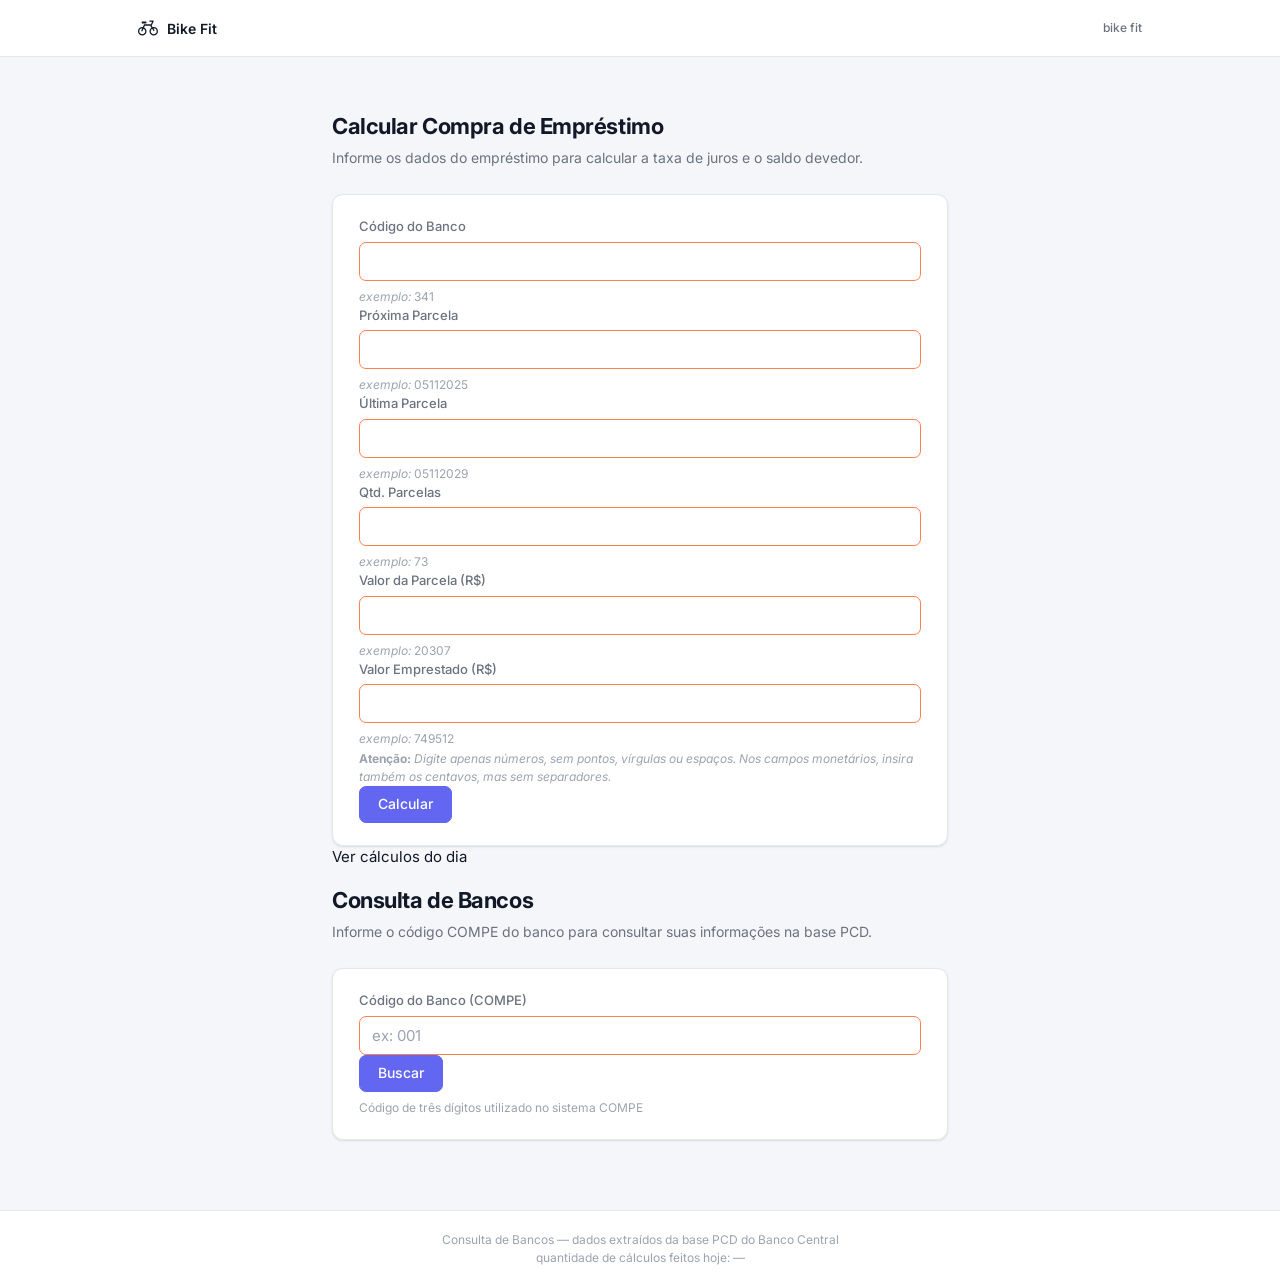
==== src/main/resources/static/pcd/index.html @ 2af12be9 "first commit" ====
<!DOCTYPE html>
<html lang="pt-BR">

<head>
  <meta charset="UTF-8" />
  <meta name="viewport" content="width=device-width, initial-scale=1.0" />

  <title>Consulta de Bancos PCD — Nograu</title>
  <meta name="description" content="Consulte informações de bancos pelo código COMPE: ISPB, razão social e data de atualização da base PCD." />
  <meta name="robots" content="index, follow" />
  <link rel="canonical" href="https://www.nograu.com.br/pcd" />

  <link rel="icon" type="image/svg+xml" href="../favicon.svg" />
  <link rel="icon" type="image/png" sizes="32x32" href="../img/favicon-32x32.png" />
  <link rel="icon" type="image/png" sizes="16x16" href="../img/favicon-16x16.png" />
  <link rel="apple-touch-icon" sizes="180x180" href="../img/apple-touch-icon.png" />
  <meta name="theme-color" content="#6366f1" />

  <link rel="preconnect" href="https://fonts.googleapis.com" />
  <link rel="preconnect" href="https://fonts.gstatic.com" crossorigin />
  <link rel="stylesheet" href="https://fonts.googleapis.com/css2?family=Inter:wght@400;500;600;700&display=swap" />
  <link rel="stylesheet" href="../theme.css" />
  <link rel="stylesheet" href="/pcd/pcd.css" />

  <script defer src="/pcd/pcd.js"></script>
</head>

<body class="page">

  <header class="site-header">
    <div class="header-inner">
      <a href="/" class="logo">
        <svg width="18" height="18" viewBox="0 0 122.88 93.12" fill="currentColor" xmlns="http://www.w3.org/2000/svg">
          <path fill-rule="evenodd" clip-rule="evenodd"
            d="M96.67,40.7c14.47,0,26.21,11.74,26.21,26.21c0,14.47-11.74,26.21-26.21,26.21c-14.47,0-26.21-11.74-26.21-26.21c0-9.33,4.88-17.53,12.23-22.17L74.56,32.2H42.32l-4.88,11.02c8.85,4.21,14.98,13.23,14.98,23.69c0,14.47-11.74,26.21-26.21,26.21S0,81.38,0,66.91C0,52.44,11.74,40.7,26.21,40.7c1.22,0,2.41,0.08,3.59,0.24l6.32-14.3c0.65-1.48,2.1-2.36,3.62-2.36v0h36.95c0.72,0,1.39,0.19,1.98,0.53l7.92-16.87H73.04c-2.19,0-3.96-1.78-3.96-3.96S70.85,0,73.04,0h19.76v0.02c0.56,0,1.13,0.12,1.67,0.37c1.98,0.92,2.83,3.27,1.9,5.25L83.94,32.15l6.1,9.4C92.16,40.99,94.38,40.7,96.67,40.7L96.67,40.7z M26.83,6.41h20.79h0v0c1.29,0,2.47,0.53,3.33,1.39c0.86,0.87,1.4,2.07,1.4,3.39h0v0v2.22l0,0h0c0,1.33-0.54,2.53-1.41,3.39c-0.85,0.85-2.03,1.39-3.33,1.39v0h0H26.83h0v0c-1.29,0-2.47-0.53-3.33-1.39c-0.87-0.87-1.41-2.07-1.41-3.39h0v0V11.2l0,0h0c0-1.33,0.54-2.53,1.41-3.39C24.35,6.95,25.53,6.42,26.83,6.41L26.83,6.41L26.83,6.41L26.83,6.41z M34.23,50.48l-6.55,14.8c-0.88,2-3.22,2.91-5.22,2.03c-2-0.88-2.91-3.22-2.03-5.22l5.96-13.46c-0.06,0-0.12,0-0.18,0c-10.1,0-18.28,8.19-18.28,18.28c0,10.09,8.19,18.28,18.28,18.28c10.1,0,18.28-8.19,18.28-18.28C44.49,59.69,40.31,53.45,34.23,50.48L34.23,50.48z M94.7,48.73l6.36,9.79c1.19,1.83,0.67,4.28-1.16,5.47c-1.83,1.19-4.28,0.67-5.47-1.16l-7.43-11.44c-5.17,3.23-8.62,8.97-8.62,15.52c0,10.09,8.19,18.28,18.28,18.28c10.1,0,18.28-8.19,18.28-18.28c0-10.1-8.19-18.28-18.28-18.28C96.01,48.62,95.35,48.66,94.7,48.73L94.7,48.73z" />
        </svg>
        Bike Fit
      </a>
      <nav class="header-nav">
        <a href="/" class="nav-link">bike fit</a>
      </nav>
    </div>
  </header>

  <main class="centered-main">
    <div class="form-page-content">

      <p class="page-title">Calcular Compra de Empréstimo</p>
      <p class="page-subtitle">Informe os dados do empréstimo para calcular a taxa de juros e o saldo devedor.</p>

      <div class="card">
        <div class="card-body">
          <form id="calc-form" novalidate>

            <div class="calc-form-grid">
              <div class="form-group">
                <label class="form-label" for="calc-codigoBanco">Código do Banco</label>
                <input class="form-input" type="text" id="calc-codigoBanco" name="codigoBanco"
                  maxlength="10" inputmode="numeric" autocomplete="off" />
                <p class="form-hint"><em>exemplo:</em> 341</p>
              </div>

              <div class="form-group">
                <label class="form-label" for="calc-proximaParcela">Próxima Parcela</label>
                <input class="form-input" type="text" id="calc-proximaParcela" name="proximaParcela"
                  maxlength="10" inputmode="numeric" autocomplete="off" />
                <p class="form-hint"><em>exemplo:</em> 05112025</p>
              </div>

              <div class="form-group">
                <label class="form-label" for="calc-ultimaParcela">Última Parcela</label>
                <input class="form-input" type="text" id="calc-ultimaParcela" name="ultimaParcela"
                  maxlength="10" inputmode="numeric" autocomplete="off" />
                <p class="form-hint"><em>exemplo:</em> 05112029</p>
              </div>

              <div class="form-group">
                <label class="form-label" for="calc-quantidadeParcelas">Qtd. Parcelas</label>
                <input class="form-input" type="number" id="calc-quantidadeParcelas" name="quantidadeParcelas"
                  min="1" step="1" autocomplete="off" />
                <p class="form-hint"><em>exemplo:</em> 73</p>
              </div>

              <div class="form-group">
                <label class="form-label" for="calc-valorParcela">Valor da Parcela (R$)</label>
                <input class="form-input" type="text" id="calc-valorParcela" name="valorParcela"
                  inputmode="numeric" autocomplete="off" />
                <p class="form-hint"><em>exemplo:</em> 20307</p>
              </div>

              <div class="form-group">
                <label class="form-label" for="calc-valorEmprestado">Valor Emprestado (R$)</label>
                <input class="form-input" type="text" id="calc-valorEmprestado" name="valorEmprestado"
                  inputmode="numeric" autocomplete="off" />
                <p class="form-hint"><em>exemplo:</em> 749512</p>
              </div>
            </div>

            <p class="form-hint calc-warning">
              <b>Atenção:</b> <em>Digite apenas números, sem pontos, vírgulas ou espaços. Nos campos monetários, insira também os centavos, mas sem separadores.</em>
            </p>

            <button type="submit" class="btn btn-primary calc-submit-row" id="calc-submit-btn">
              <span class="calc-btn-text">Calcular</span>
              <span class="spinner" id="calc-spinner" hidden></span>
            </button>

            <div class="alert alert-error mt-4" id="calc-error" hidden role="alert">
              <svg width="16" height="16" viewBox="0 0 24 24" fill="none" stroke="currentColor" stroke-width="2"
                stroke-linecap="round" stroke-linejoin="round" aria-hidden="true">
                <circle cx="12" cy="12" r="10" />
                <line x1="12" y1="8" x2="12" y2="12" />
                <line x1="12" y1="16" x2="12.01" y2="16" />
              </svg>
              <span id="calc-error-msg"></span>
            </div>

          </form>
        </div>
      </div>

      <a href="#" class="calculos-dia-link" id="calculos-dia-btn">
        <span class="calculos-dia-btn-text">Ver cálculos do dia</span>
        <span class="spinner" id="calculos-dia-spinner" hidden></span>
      </a>

      <div class="card mt-4" id="calc-result-card" hidden>
        <div class="card-body">

          <div class="section-divider"><span>Detalhes do Empréstimo</span></div>

          <div class="pcd-result-grid">
            <div class="pcd-result-item">
              <span class="pcd-result-label">Próxima Parcela</span>
              <span class="pcd-result-value" id="res-proximaParcela">—</span>
            </div>
            <div class="pcd-result-item">
              <span class="pcd-result-label">Última Parcela</span>
              <span class="pcd-result-value" id="res-ultimaParcela">—</span>
            </div>
            <div class="pcd-result-item">
              <span class="pcd-result-label">Quantidade de Parcelas</span>
              <span class="pcd-result-value" id="res-quantidadeParcelas">—</span>
            </div>
            <div class="pcd-result-item">
              <span class="pcd-result-label">Valor da Parcela (R$)</span>
              <span class="pcd-result-value" id="res-valorParcela">—</span>
            </div>
            <div class="pcd-result-item">
              <span class="pcd-result-label">Valor Emprestado (R$)</span>
              <span class="pcd-result-value" id="res-valorEmprestado">—</span>
            </div>
            <div class="pcd-result-item">
              <span class="pcd-result-label">Taxa de Juros Mensal</span>
              <span class="pcd-result-value" id="res-taxaJuros">—</span>
            </div>
            <div class="pcd-result-item">
              <span class="pcd-result-label">Meses Restantes</span>
              <span class="pcd-result-value" id="res-mesesEmSer">—</span>
            </div>
            <div class="pcd-result-item">
              <span class="pcd-result-label">Saldo Devedor</span>
              <span class="pcd-result-value" id="res-saldoDevedor">—</span>
            </div>
          </div>

          <div class="section-divider mt-4"><span>Informações Bancárias</span></div>

          <div class="pcd-result-grid">
            <div class="pcd-result-item pcd-result-item--full">
              <span class="pcd-result-label">Banco</span>
              <span class="pcd-result-value pcd-result-value--nome" id="res-banco-nome">—</span>
            </div>
            <div class="pcd-result-item">
              <span class="pcd-result-label">Código do Banco</span>
              <span class="pcd-result-value" id="res-banco-codigo">—</span>
            </div>
            <div class="pcd-result-item">
              <span class="pcd-result-label">ISPB</span>
              <span class="pcd-result-value" id="res-banco-ispb">—</span>
            </div>
          </div>

        </div>
      </div>

      <div class="alert alert-error mt-4" id="calculos-dia-error" hidden role="alert">
        <svg width="16" height="16" viewBox="0 0 24 24" fill="none" stroke="currentColor" stroke-width="2"
          stroke-linecap="round" stroke-linejoin="round" aria-hidden="true">
          <circle cx="12" cy="12" r="10" />
          <line x1="12" y1="8" x2="12" y2="12" />
          <line x1="12" y1="16" x2="12.01" y2="16" />
        </svg>
        <span id="calculos-dia-error-msg"></span>
      </div>

      <div id="calculos-dia-section" hidden>
        <div class="section-divider mt-4"><span>Cálculos do Dia</span></div>
        <div id="calculos-dia-list"></div>
      </div>

      <p class="page-title mt-4">Consulta de Bancos</p>
      <p class="page-subtitle">Informe o código COMPE do banco para consultar suas informações na base PCD.</p>

      <div class="card">
        <div class="card-body">
          <form id="pcd-form" novalidate>

            <div class="form-group">
              <label class="form-label" for="numeroCodigo">Código do Banco (COMPE)</label>
              <div class="pcd-search-row">
                <input class="form-input" type="text" id="numeroCodigo" name="numeroCodigo"
                  placeholder="ex: 001" maxlength="10" inputmode="numeric" autocomplete="off" />
                <button type="submit" class="btn btn-primary" id="pcd-submit-btn">
                  <span class="pcd-btn-text">Buscar</span>
                  <span class="spinner" id="pcd-spinner" hidden></span>
                </button>
              </div>
              <p class="form-hint">Código de três dígitos utilizado no sistema COMPE</p>
            </div>

            <div class="alert alert-error mt-4" id="pcd-error" hidden role="alert">
              <svg width="16" height="16" viewBox="0 0 24 24" fill="none" stroke="currentColor" stroke-width="2"
                stroke-linecap="round" stroke-linejoin="round" aria-hidden="true">
                <circle cx="12" cy="12" r="10" />
                <line x1="12" y1="8" x2="12" y2="12" />
                <line x1="12" y1="16" x2="12.01" y2="16" />
              </svg>
              <span id="pcd-error-msg"></span>
            </div>

          </form>
        </div>
      </div>

      <div class="card mt-4" id="pcd-result-card" hidden>
        <div class="card-body">

          <div class="section-divider"><span>Resultado</span></div>

          <div class="pcd-result-grid">
            <div class="pcd-result-item">
              <span class="pcd-result-label">ISPB</span>
              <span class="pcd-result-value" id="res-ispb">—</span>
            </div>
            <div class="pcd-result-item">
              <span class="pcd-result-label">Código</span>
              <span class="pcd-result-value" id="res-codigo">—</span>
            </div>
            <div class="pcd-result-item pcd-result-item--full">
              <span class="pcd-result-label">Nome</span>
              <span class="pcd-result-value pcd-result-value--nome" id="res-nome">—</span>
            </div>
          </div>

          <p class="pcd-base-info" id="res-base"></p>

        </div>
      </div>

    </div>
  </main>

  <footer class="site-footer">
    <div class="container text-center text-xs text-subtle">
      Consulta de Bancos &mdash; dados extraídos da base PCD do Banco Central
      <br />
      quantidade de cálculos feitos hoje: <span id="qtd-calculos-hoje">—</span>
    </div>
  </footer>

</body>

</html>
---- src/main/resources/static/theme.css ----
*,
*::before,
*::after {
  box-sizing: border-box;
  margin: 0;
  padding: 0;
}

[x-cloak],
[hidden] {
  display: none !important;
}

:root {
  --bg: #f5f6fa;
  --surface: #ffffff;
  --border: #e5e7eb;
  --focus-ring: rgba(99, 102, 241, 0.15);
  --text: #111827;
  --muted: #6b7280;
  --subtle: #9ca3af;
  --primary: #6366f1;
  --primary-dark: #4f46e5;
  --primary-tint: #eef2ff;
  --success-tint: #ecfdf5;
  --success-border: #a7f3d0;
  --error: #dc2626;
  --error-tint: #fef2f2;
  --error-border: #fecaca;
  --r: 0.625rem;
  --r-sm: 0.375rem;
  --shadow: 0 1px 3px rgba(0, 0, 0, .07), 0 1px 2px rgba(0, 0, 0, .04);
}

body {
  font-family: 'Inter', -apple-system, BlinkMacSystemFont, sans-serif;
  font-size: 0.875rem;
  line-height: 1.5;
  background: var(--bg);
  color: var(--text);
  -webkit-font-smoothing: antialiased;
}

a {
  color: inherit;
  text-decoration: none;
}

.hidden {
  display: none !important;
}

/* ── Header ── */
.site-header {
  position: sticky;
  top: 0;
  z-index: 20;
  background: var(--surface);
  border-bottom: 1px solid var(--border);
  height: 3.25rem;
}

.header-inner {
  max-width: 60rem;
  margin: 0 auto;
  padding: 0 1.5rem;
  height: 100%;
  display: flex;
  align-items: center;
  justify-content: space-between;
}

.logo {
  display: flex;
  align-items: center;
  gap: 0.5rem;
  font-size: 0.8125rem;
  font-weight: 600;
  color: var(--text);
  transition: opacity .15s;
}

.logo:hover {
  opacity: .65;
}

/* ── Layout ── */
.page {
  min-height: 100vh;
  display: flex;
  flex-direction: column;
}

.container {
  max-width: 60rem;
  margin: 0 auto;
  padding: 0 1.5rem;
}

.centered-main {
  flex: 1;
  display: flex;
  align-items: flex-start;
  justify-content: center;
  padding: 3rem 1.5rem 4rem;
}

.form-page-content {
  width: 100%;
  max-width: 35rem;
}

/* ── Buttons ── */
.btn {
  display: inline-flex;
  align-items: center;
  justify-content: center;
  gap: 0.375rem;
  padding: 0.5rem 1rem;
  border-radius: var(--r-sm);
  font-size: 0.8125rem;
  font-weight: 500;
  font-family: inherit;
  cursor: pointer;
  transition: background .15s, border-color .15s, opacity .15s;
  border: 1px solid transparent;
  white-space: nowrap;
  line-height: 1.2;
  text-decoration: none;
  user-select: none;
  -webkit-user-select: none;
}

.btn-primary {
  background: var(--primary);
  color: #fff;
  border-color: var(--primary);
}

.btn-primary:hover {
  background: var(--primary-dark);
  border-color: var(--primary-dark);
}

.btn-full {
  width: 100%;
  justify-content: center;
}

.btn:disabled {
  opacity: .45;
  cursor: not-allowed;
  pointer-events: none;
}

/* ── Card ── */
.card {
  background: var(--surface);
  border: 1px solid var(--border);
  border-radius: var(--r);
  box-shadow: var(--shadow);
}

.card-body {
  padding: 1.25rem 1.5rem;
}

/* ── Form ── */
.form-group {
  display: flex;
  flex-direction: column;
  gap: 0.3125rem;
}

.form-label {
  font-size: 0.75rem;
  font-weight: 500;
  color: var(--muted);
}

.form-input {
  width: 100%;
  padding: 0.5rem 0.6875rem;
  border: 1px solid coral;
  border-radius: var(--r-sm);
  font-size: 0.875rem;
  font-family: inherit;
  color: var(--text);
  background: var(--surface);
  outline: none;
  transition: border-color .15s, box-shadow .15s;
  -webkit-appearance: none;
  appearance: none;
}

.form-input:focus {
  border-color: var(--primary);
  box-shadow: 0 0 0 3px var(--focus-ring);
}

.form-input::placeholder {
  color: var(--subtle);
}

.form-hint {
  font-size: 0.6875rem;
  color: var(--subtle);
  margin-top: 0.125rem;
}

ul.form-hint {
  padding-left: 1.25em;
  margin-bottom: 0;
}

/* ── Alerts ── */
.alert {
  display: flex;
  align-items: flex-start;
  gap: 0.625rem;
  padding: 0.75rem 1rem;
  border-radius: var(--r-sm);
  font-size: 0.8125rem;
  line-height: 1.5;
}

.alert svg {
  flex-shrink: 0;
  margin-top: 1px;
}

.alert-success {
  background: var(--success-tint);
  border: 1px solid var(--success-border);
  color: #065f46;
}

.alert-error {
  background: var(--error-tint);
  border: 1px solid var(--error-border);
  color: #991b1b;
}

.alert-body {
  display: flex;
  flex-direction: column;
  gap: 0.375rem;
}

.alert-body p {
  margin: 0;
}

/* ── Spinner ── */
.spinner {
  display: inline-block;
  width: 0.9375rem;
  height: 0.9375rem;
  border: 2px solid currentColor;
  border-top-color: transparent;
  border-radius: 50%;
  animation: spin .6s linear infinite;
  flex-shrink: 0;
}

@keyframes spin {
  to {
    transform: rotate(360deg);
  }
}

/* ── Footer ── */
.site-footer {
  border-top: 1px solid var(--border);
  background: var(--surface);
  padding: 1.25rem 0;
}

/* ── Page header ── */
.page-title {
  font-size: 1.25rem;
  font-weight: 700;
  letter-spacing: -.02em;
  color: var(--text);
  margin-bottom: 0.25rem;
}

.page-subtitle {
  font-size: 0.8125rem;
  color: var(--muted);
  margin-bottom: 1.5rem;
}

.section-divider {
  display: flex;
  align-items: center;
  gap: 0.625rem;
  margin: 1.25rem 0 1rem;
}

.section-divider span {
  font-size: 0.6875rem;
  font-weight: 600;
  letter-spacing: .06em;
  text-transform: uppercase;
  color: var(--subtle);
  white-space: nowrap;
}

.section-divider::before,
.section-divider::after {
  content: '';
  flex: 1;
  height: 1px;
  background: var(--border);
}

/* ── Measures ── */
.measures-grid {
  display: grid;
  grid-template-columns: repeat(3, 1fr);
  gap: 1rem;
}

.measure-img-wrap {
  background: var(--primary-tint);
  border-radius: var(--r-sm);
  padding: 0.3125rem;
  display: flex;
  align-items: center;
  justify-content: center;
  margin: 1px 0 1px;
  min-height: 8.125rem;
}

.measure-img,
.measure-img-wrap svg {
  max-height: 7.5rem;
  width: 100%;
  height: auto;
  object-fit: contain;
}

.email-group {
  margin-top: 1rem;
}

/* ── Results ── */

.result-grid {
  display: grid;
  grid-template-columns: 1fr 1fr;
  gap: 0.75rem;
}

.result-tile {
  background: var(--bg);
  border: 1px solid var(--border);
  border-radius: var(--r);
  padding: 1rem;
  display: flex;
  flex-direction: column;
  gap: 0.25rem;
}

.result-tile-image,
.result-tile svg {
  width: 100%;
  max-height: 7.5rem;
  height: auto;
  object-fit: contain;
  margin-bottom: 0.5rem;
}

.result-tile-label {
  font-size: 0.6875rem;
  font-weight: 600;
  letter-spacing: .06em;
  text-transform: uppercase;
  color: var(--subtle);
}

.result-tile-value {
  font-size: 1.375rem;
  font-weight: 700;
  color: var(--primary);
  letter-spacing: -.02em;
}

.result-tile-unit {
  font-size: 0.75rem;
  color: var(--muted);
}

.result-tile-description {
  font-size: 0.6875rem;
  color: var(--muted);
  margin-top: 0.5rem;
  line-height: 1.4;
}

/* ── Utilities ── */
.mt-4 {
  margin-top: 1rem;
}

.text-center {
  text-align: center;
}

.text-xs {
  font-size: 0.75rem;
}

.text-subtle {
  color: var(--subtle);
}

/* ── Nav link ── */
.header-nav {
  display: flex;
  align-items: center;
  gap: 1rem;
}

.nav-link {
  font-size: 0.75rem;
  font-weight: 500;
  color: var(--muted);
  transition: color .15s;
}

.nav-link:hover {
  color: var(--text);
}

.lang-switcher {
  position: relative;
}

.lang-flag-btn {
  display: flex;
  align-items: center;
  justify-content: center;
  border: 1px solid var(--border);
  border-radius: var(--r-sm);
  padding: 0.25rem;
  line-height: 0;
  background: transparent;
  cursor: pointer;
  transition: border-color .15s;
}

.lang-flag-btn:hover {
  border-color: var(--primary);
}

.lang-flag-btn svg {
  display: block;
  border-radius: 0.125rem;
}

.lang-menu {
  position: absolute;
  top: calc(100% + 0.375rem);
  right: 0;
  z-index: 30;
  background: var(--surface);
  border: 1px solid var(--border);
  border-radius: var(--r-sm);
  box-shadow: var(--shadow);
  padding: 0.25rem;
  min-width: 8.5rem;
}

.lang-menu-item {
  display: flex;
  align-items: center;
  gap: 0.5rem;
  width: 100%;
  font-family: inherit;
  font-size: 0.8125rem;
  color: var(--text);
  padding: 0.375rem 0.5rem;
  border: none;
  border-radius: var(--r-sm);
  background: transparent;
  cursor: pointer;
  text-align: left;
  transition: background .15s;
}

.lang-menu-item:hover {
  background: var(--bg);
}

.lang-menu-item-active {
  color: var(--primary);
  font-weight: 600;
}

.lang-menu-item svg {
  display: block;
  flex-shrink: 0;
  border-radius: 0.125rem;
}

/* ── Modal ── */
.modal-backdrop {
  display: flex;
  position: fixed;
  inset: 0;
  z-index: 100;
  background: rgba(0, 0, 0, 0.35);
  align-items: flex-start;
  justify-content: center;
  padding: 4rem 1rem 2rem;
  overflow-y: auto;
}

.modal-panel {
  background: var(--surface);
  border: 1px solid var(--border);
  border-radius: var(--r);
  box-shadow: 0 8px 32px rgba(0, 0, 0, .12);
  width: 100%;
  max-width: 53.75rem;
  flex-shrink: 0;
}

.modal-header {
  display: flex;
  align-items: center;
  justify-content: space-between;
  padding: 1rem 1.25rem;
  border-bottom: 1px solid var(--border);
}

.modal-title {
  font-size: 0.9375rem;
  font-weight: 600;
  color: var(--text);
}

.modal-close {
  display: flex;
  align-items: center;
  justify-content: center;
  width: 1.75rem;
  height: 1.75rem;
  border: none;
  background: transparent;
  cursor: pointer;
  border-radius: var(--r-sm);
  color: var(--muted);
  transition: background .15s, color .15s;
}

.modal-close:hover {
  background: var(--bg);
  color: var(--text);
}

.modal-body {
  padding: 1.25rem;
}

.historico-search {
  display: flex;
  gap: 0.5rem;
  margin-bottom: 1rem;
}

.historico-search .form-input {
  flex: 1;
}

.historico-empty {
  font-size: 0.8125rem;
  color: var(--muted);
  text-align: center;
  padding: 2rem 0;
}

.historico-error {
  font-size: 0.8125rem;
  color: var(--error);
  text-align: center;
  padding: 1.5rem 0;
}

.historico-table-wrap {
  overflow-x: auto;
  border-radius: var(--r-sm);
  border: 1px solid var(--border);
}

.historico-table {
  width: 100%;
  border-collapse: collapse;
  font-size: 0.8125rem;
}

.historico-table th {
  background: var(--bg);
  padding: 0.5625rem 0.75rem;
  text-align: left;
  font-size: 0.6875rem;
  font-weight: 600;
  letter-spacing: .04em;
  text-transform: uppercase;
  color: var(--muted);
  border-bottom: 1px solid var(--border);
  white-space: nowrap;
}

.historico-table td {
  padding: 0.5625rem 0.75rem;
  border-bottom: 1px solid var(--border);
  color: var(--text);
  white-space: nowrap;
}

.historico-table tbody tr:last-child td {
  border-bottom: none;
}

.historico-table tbody tr:hover td {
  background: var(--primary-tint);
}

/* ── Desktop scale (×1.10) ── */
@media (min-width: 641px) {
  :root {
    --r: 0.6875rem;
    --r-sm: 0.4375rem;
  }

  body {
    font-size: 0.9375rem;
  }

  .site-header {
    height: 3.5625rem;
  }

  .header-inner {
    max-width: 66rem;
    padding: 0 1.625rem;
  }

  .logo {
    font-size: 0.875rem;
    gap: 0.5625rem;
  }

  .logo svg {
    width: 1.25rem;
    height: 1.25rem;
  }

  .container {
    max-width: 66rem;
    padding: 0 1.625rem;
  }

  .centered-main {
    padding: 3.3125rem 1.625rem 4.375rem;
  }

  .form-page-content {
    max-width: 38.5rem;
  }

  .btn {
    padding: 0.5625rem 1.125rem;
    font-size: 0.875rem;
    gap: 0.4375rem;
  }

  .card-body {
    padding: 1.375rem 1.625rem;
  }

  .form-label {
    font-size: 0.8125rem;
  }

  .form-input {
    padding: 0.5625rem 0.75rem;
    font-size: 0.9375rem;
  }

  .form-hint {
    font-size: 0.75rem;
  }

  .alert {
    padding: 0.8125rem 1.125rem;
    font-size: 0.875rem;
    gap: 0.6875rem;
  }

  .spinner {
    width: 1.0625rem;
    height: 1.0625rem;
  }

  .page-title {
    font-size: 1.375rem;
  }

  .page-subtitle {
    font-size: 0.875rem;
    margin-bottom: 1.625rem;
  }

  .section-divider {
    margin: 1.375rem 0 1.125rem;
  }

  .section-divider span {
    font-size: 0.75rem;
  }

  .measures-grid {
    gap: 1.125rem;
  }

  .measure-img-wrap {
    min-height: 8.9375rem;
  }

  .measure-img,
  .measure-img-wrap svg {
    max-height: 8.25rem;
  }

  .result-grid {
    gap: 0.8125rem;
  }

  .result-tile {
    padding: 1.125rem;
  }

  .result-tile-image,
  .result-tile svg {
    max-height: 8.25rem;
    margin-bottom: 0.5625rem;
  }

  .result-tile-label {
    font-size: 0.75rem;
  }

  .result-tile-value {
    font-size: 1.5rem;
  }

  .result-tile-unit {
    font-size: 0.8125rem;
  }

  .result-tile-description {
    font-size: 0.75rem;
  }
}

/* ── Responsive ── */
@media (max-width: 640px) {
  .measures-grid {
    grid-template-columns: 1fr 1fr;
  }

  .measures-grid .measure-field:nth-child(3) {
    grid-column: 1 / -1;
  }

  .measure-img-wrap {
    min-height: 6.875rem;
  }

  .measure-img,
  .measure-img-wrap svg {
    max-height: 6.25rem;
  }
}

@media (max-width: 480px) {
  .container {
    padding: 0 1rem;
  }

  .site-header {
    height: auto;
  }

  .header-inner {
    padding: 0.5rem 1rem;
    flex-wrap: wrap;
    row-gap: 0.375rem;
  }

  .logo {
    white-space: nowrap;
  }

  .header-nav {
    gap: 0.625rem;
    flex-wrap: wrap;
  }

  .nav-link {
    font-size: 0.6875rem;
  }

  .card-body {
    padding: 1rem;
  }

  .centered-main {
    padding: 1.5rem 1rem 3rem;
  }
}

@media (max-width: 420px) {
  .measures-grid {
    grid-template-columns: 1fr;
  }

  .measures-grid .measure-field:nth-child(3) {
    grid-column: auto;
  }

  .measure-img-wrap {
    min-height: 8.75rem;
  }

  .measure-img,
  .measure-img-wrap svg {
    max-height: 8.125rem;
  }

  .result-grid {
    grid-template-columns: 1fr 1fr;
  }
}

@media (max-width: 320px) {
  .result-grid {
    grid-template-columns: 1fr;
  }
}

/* ── Mural de Mensagens ── */
textarea.form-input {
  resize: vertical;
  min-height: 5rem;
}

.mural-empty,
.mural-error-text {
  font-size: 0.8125rem;
  color: var(--muted);
  text-align: center;
  padding: 1.25rem 0 0.25rem;
}

.mural-error-text {
  color: var(--error);
}

.mural-item {
  padding: 0.875rem 0;
  border-bottom: 1px solid var(--border);
}

.mural-item:last-child {
  border-bottom: none;
}

.mural-item-header {
  display: flex;
  align-items: baseline;
  justify-content: space-between;
  gap: 0.5rem;
  margin-bottom: 0.25rem;
}

.mural-item-nome {
  font-size: 0.8125rem;
  font-weight: 600;
  color: var(--text);
}

.mural-item-data {
  font-size: 0.6875rem;
  color: var(--subtle);
  white-space: nowrap;
  flex-shrink: 0;
}

.mural-item-texto {
  font-size: 0.8125rem;
  color: var(--muted);
  line-height: 1.5;
  word-break: break-word;
  white-space: pre-wrap;
}

.mural-item-resposta {
  font-size: 0.6875rem;
  color: var(--primary);
  margin-bottom: 0.25rem;
}

.mural-item-actions {
  margin-top: 0.375rem;
}

.mural-responder-link {
  font-size: 0.75rem;
  color: var(--primary);
  text-decoration: none;
  cursor: pointer;
}

.mural-responder-link:hover {
  text-decoration: underline;
}

.mural-respondendo {
  display: flex;
  align-items: center;
  justify-content: space-between;
  gap: 0.5rem;
  padding: 0.5rem 0.75rem;
  margin-bottom: 0.75rem;
  background: var(--primary-tint);
  border: 1px solid var(--primary);
  border-radius: var(--r-sm);
  font-size: 0.8125rem;
  color: var(--primary);
}

.mural-respondendo-cancelar {
  background: none;
  border: none;
  cursor: pointer;
  color: var(--primary);
  font-size: 0.875rem;
  line-height: 1;
  padding: 0 0.125rem;
  opacity: .7;
}

.mural-paginacao {
  display: flex;
  align-items: center;
  justify-content: center;
  gap: 0.5rem;
  padding: 0.75rem 0 0.25rem;
}

.mural-paginacao-btn {
  display: inline-flex;
  align-items: center;
  justify-content: center;
  min-width: 2rem;
  height: 2rem;
  padding: 0 0.625rem;
  border: 1px solid var(--border);
  border-radius: var(--r-sm);
  background: var(--surface);
  font-size: 0.8125rem;
  font-family: inherit;
  color: var(--text);
  cursor: pointer;
  transition: background .15s, border-color .15s, color .15s;
}

.mural-paginacao-btn:hover:not(:disabled) {
  background: var(--primary-tint);
  border-color: var(--primary);
  color: var(--primary);
}

.mural-paginacao-btn:disabled {
  opacity: .4;
  cursor: not-allowed;
}

.mural-paginacao-info {
  font-size: 0.75rem;
  color: var(--subtle);
}

/* ── Conversor de Medidas ── */
.conv-tabs {
  display: flex;
  border-bottom: 1px solid var(--border);
  margin-bottom: 1.25rem;
  overflow-x: auto;
  scrollbar-width: none;
}

.conv-tabs::-webkit-scrollbar {
  display: none;
}

.conv-tab {
  padding: 0.5rem 1rem;
  border: none;
  border-bottom: 2px solid transparent;
  background: transparent;
  font-family: inherit;
  font-size: 0.8125rem;
  font-weight: 500;
  color: var(--muted);
  cursor: pointer;
  white-space: nowrap;
  margin-bottom: -1px;
  flex-shrink: 0;
  transition: color .15s, border-color .15s;
}

.conv-tab:hover:not(.conv-tab-active) {
  color: var(--text);
}

.conv-tab-active {
  color: var(--primary);
  border-bottom-color: var(--primary);
}


.conv-units-row {
  display: flex;
  align-items: flex-end;
  gap: 0.625rem;
}

.conv-swap-btn {
  width: 2.25rem;
  height: 2.25rem;
  flex-shrink: 0;
  border: 1px solid var(--border);
  border-radius: 50%;
  background: var(--surface);
  color: var(--muted);
  font-size: 1.0625rem;
  line-height: 1;
  cursor: pointer;
  display: inline-flex;
  align-items: center;
  justify-content: center;
  font-family: inherit;
  margin-bottom: 1px;
  transition: background .15s, border-color .15s, color .15s;
}

.conv-swap-btn:hover {
  background: var(--primary-tint);
  border-color: var(--primary);
  color: var(--primary);
}

.conv-result-input {
  background: var(--bg);
  font-weight: 600;
  color: var(--primary);
}

@media (max-width: 420px) {
  .conv-units-row {
    flex-direction: column;
    align-items: stretch;
  }

  .conv-swap-btn {
    align-self: center;
    margin: 0.25rem 0;
  }
}
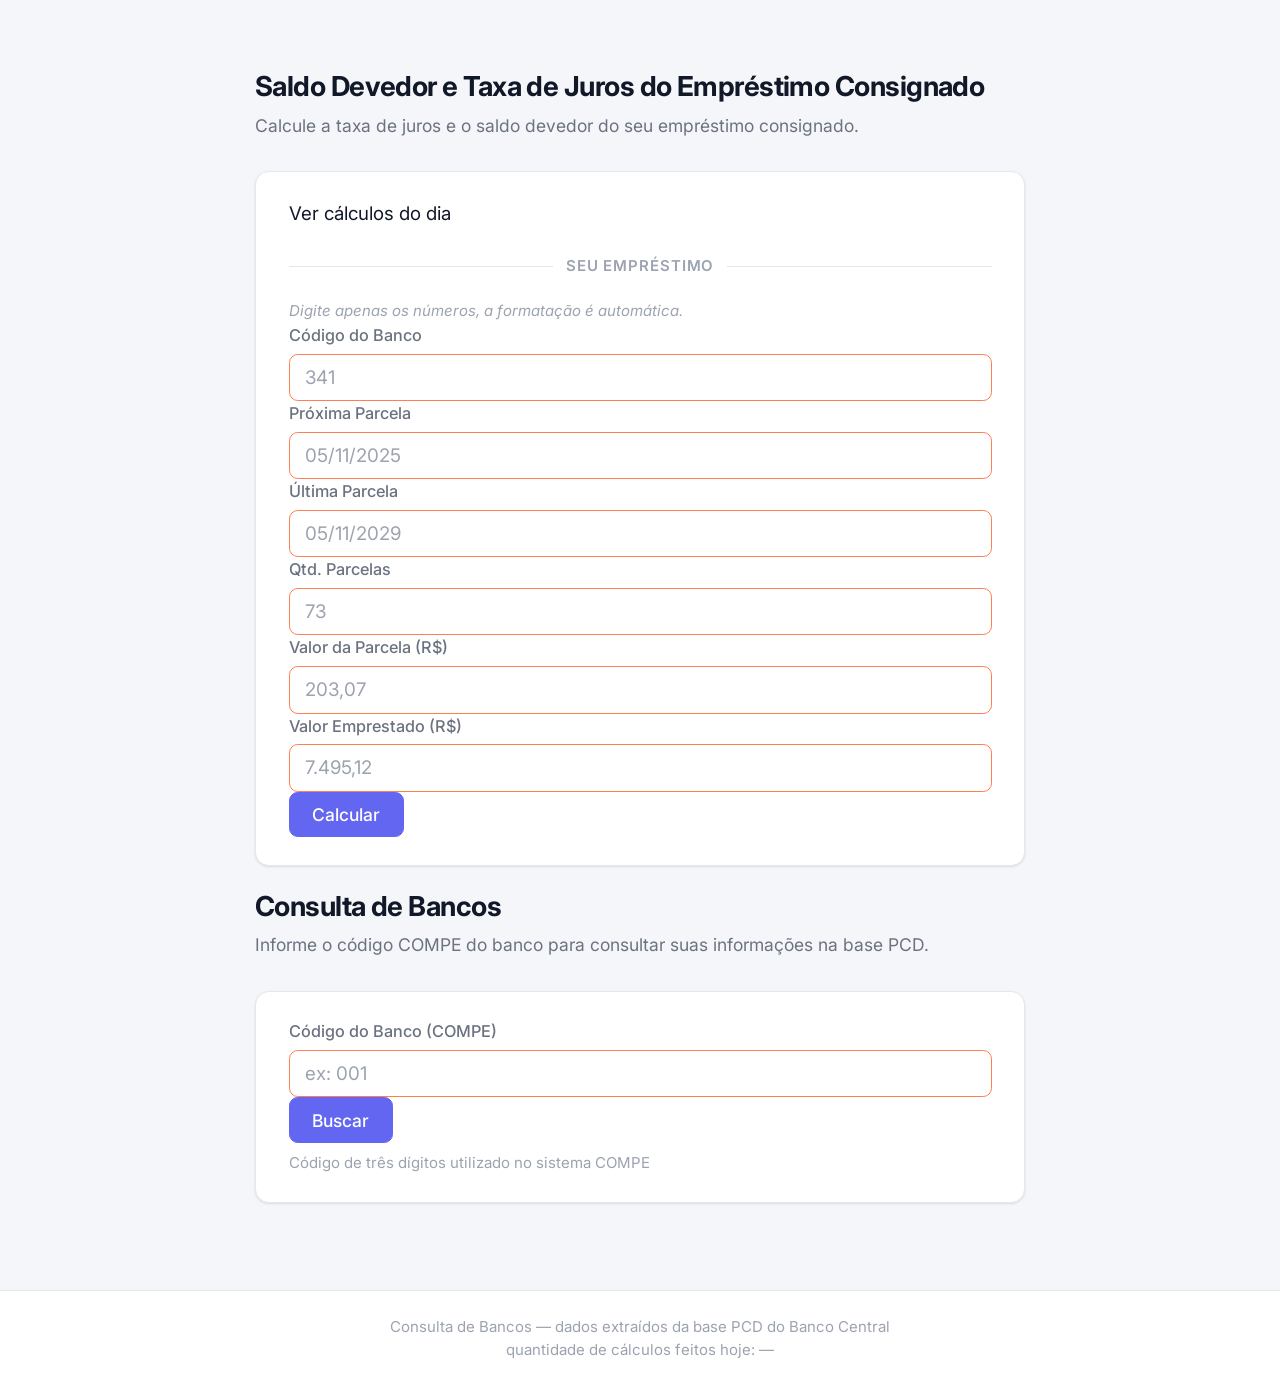
==== commit 2b787c0c: "site pronto" ====
--- a/src/main/resources/static/pcd/index.html
+++ b/src/main/resources/static/pcd/index.html
@@ -5,10 +5,30 @@
   <meta charset="UTF-8" />
   <meta name="viewport" content="width=device-width, initial-scale=1.0" />
 
-  <title>Consulta de Bancos PCD — Nograu</title>
-  <meta name="description" content="Consulte informações de bancos pelo código COMPE: ISPB, razão social e data de atualização da base PCD." />
+  <title>Saldo Devedor e Taxa de Juros — Nograu</title>
+  <meta name="description"
+    content="Não sabe o saldo devedor nem a taxa de juros do seu empréstimo consignado? Calcule grátis e online a partir dos dados das parcelas. Consulte também bancos pelo código COMPE." />
   <meta name="robots" content="index, follow" />
   <link rel="canonical" href="https://www.nograu.com.br/pcd" />
+
+  <meta property="og:type" content="website" />
+  <meta property="og:site_name" content="Nograu" />
+  <meta property="og:title" content="Saldo Devedor e Taxa de Juros do Empréstimo Consignado — Nograu" />
+  <meta property="og:description"
+    content="Não sabe o saldo devedor nem a taxa de juros do seu empréstimo consignado? Calcule grátis e online a partir dos dados das parcelas. Consulte também bancos pelo código COMPE." />
+  <meta property="og:url" content="https://www.nograu.com.br/pcd" />
+  <meta property="og:locale" content="pt_BR" />
+  <meta property="og:image" content="https://www.nograu.com.br/img/og-image.png" />
+  <meta property="og:image:width" content="1200" />
+  <meta property="og:image:height" content="630" />
+  <meta property="og:image:alt" content="Nograu — Calculadoras gratuitas online" />
+
+  <meta name="twitter:card" content="summary_large_image" />
+  <meta name="twitter:title" content="Saldo Devedor e Taxa de Juros do Empréstimo Consignado — Nograu" />
+  <meta name="twitter:description"
+    content="Não sabe o saldo devedor nem a taxa de juros do seu consignado? Calcule grátis e online." />
+  <meta name="twitter:image" content="https://www.nograu.com.br/img/og-image.png" />
+  <meta name="twitter:image:alt" content="Nograu — Calculadoras gratuitas online" />
 
   <link rel="icon" type="image/svg+xml" href="../favicon.svg" />
   <link rel="icon" type="image/png" sizes="32x32" href="../img/favicon-32x32.png" />
@@ -22,86 +42,88 @@
   <link rel="stylesheet" href="../theme.css" />
   <link rel="stylesheet" href="/pcd/pcd.css" />
 
+  <script type="application/ld+json">
+  {
+    "@context": "https://schema.org",
+    "@type": "WebApplication",
+    "name": "Saldo Devedor e Taxa de Juros do Empréstimo Consignado — Nograu",
+    "url": "https://www.nograu.com.br/pcd",
+    "description": "Calculadora que ajuda quem tem empréstimo consignado a descobrir o saldo devedor e a taxa de juros mensal do contrato a partir do valor da parcela, quantidade de parcelas e datas de vencimento. Inclui também consulta de bancos pelo código COMPE.",
+    "applicationCategory": "FinanceApplication",
+    "operatingSystem": "Todos os dispositivos",
+    "inLanguage": "pt-BR",
+    "isAccessibleForFree": true,
+    "offers": { "@type": "Offer", "price": "0", "priceCurrency": "BRL" }
+  }
+  </script>
+
   <script defer src="/pcd/pcd.js"></script>
+  <script defer src="/navbar.js"></script>
 </head>
 
 <body class="page">
 
-  <header class="site-header">
-    <div class="header-inner">
-      <a href="/" class="logo">
-        <svg width="18" height="18" viewBox="0 0 122.88 93.12" fill="currentColor" xmlns="http://www.w3.org/2000/svg">
-          <path fill-rule="evenodd" clip-rule="evenodd"
-            d="M96.67,40.7c14.47,0,26.21,11.74,26.21,26.21c0,14.47-11.74,26.21-26.21,26.21c-14.47,0-26.21-11.74-26.21-26.21c0-9.33,4.88-17.53,12.23-22.17L74.56,32.2H42.32l-4.88,11.02c8.85,4.21,14.98,13.23,14.98,23.69c0,14.47-11.74,26.21-26.21,26.21S0,81.38,0,66.91C0,52.44,11.74,40.7,26.21,40.7c1.22,0,2.41,0.08,3.59,0.24l6.32-14.3c0.65-1.48,2.1-2.36,3.62-2.36v0h36.95c0.72,0,1.39,0.19,1.98,0.53l7.92-16.87H73.04c-2.19,0-3.96-1.78-3.96-3.96S70.85,0,73.04,0h19.76v0.02c0.56,0,1.13,0.12,1.67,0.37c1.98,0.92,2.83,3.27,1.9,5.25L83.94,32.15l6.1,9.4C92.16,40.99,94.38,40.7,96.67,40.7L96.67,40.7z M26.83,6.41h20.79h0v0c1.29,0,2.47,0.53,3.33,1.39c0.86,0.87,1.4,2.07,1.4,3.39h0v0v2.22l0,0h0c0,1.33-0.54,2.53-1.41,3.39c-0.85,0.85-2.03,1.39-3.33,1.39v0h0H26.83h0v0c-1.29,0-2.47-0.53-3.33-1.39c-0.87-0.87-1.41-2.07-1.41-3.39h0v0V11.2l0,0h0c0-1.33,0.54-2.53,1.41-3.39C24.35,6.95,25.53,6.42,26.83,6.41L26.83,6.41L26.83,6.41L26.83,6.41z M34.23,50.48l-6.55,14.8c-0.88,2-3.22,2.91-5.22,2.03c-2-0.88-2.91-3.22-2.03-5.22l5.96-13.46c-0.06,0-0.12,0-0.18,0c-10.1,0-18.28,8.19-18.28,18.28c0,10.09,8.19,18.28,18.28,18.28c10.1,0,18.28-8.19,18.28-18.28C44.49,59.69,40.31,53.45,34.23,50.48L34.23,50.48z M94.7,48.73l6.36,9.79c1.19,1.83,0.67,4.28-1.16,5.47c-1.83,1.19-4.28,0.67-5.47-1.16l-7.43-11.44c-5.17,3.23-8.62,8.97-8.62,15.52c0,10.09,8.19,18.28,18.28,18.28c10.1,0,18.28-8.19,18.28-18.28c0-10.1-8.19-18.28-18.28-18.28C96.01,48.62,95.35,48.66,94.7,48.73L94.7,48.73z" />
-        </svg>
-        Bike Fit
-      </a>
-      <nav class="header-nav">
-        <a href="/" class="nav-link">bike fit</a>
-      </nav>
-    </div>
-  </header>
+  <div id="navbar-mount"></div>
 
   <main class="centered-main">
     <div class="form-page-content">
 
-      <p class="page-title">Calcular Compra de Empréstimo</p>
-      <p class="page-subtitle">Informe os dados do empréstimo para calcular a taxa de juros e o saldo devedor.</p>
+      <p class="page-title" data-i18n="loan.title">Saldo Devedor e Taxa de Juros do Empréstimo Consignado</p>
+      <p class="page-subtitle" data-i18n="loan.subtitle">Calcule a taxa de juros e o saldo devedor do seu empréstimo consignado.</p>
 
       <div class="card">
         <div class="card-body">
+          <a href="#" class="calculos-dia-link" id="calculos-dia-btn">
+            <span class="calculos-dia-btn-text" data-i18n="calcDia.link">Ver cálculos do dia</span>
+            <span class="spinner" id="calculos-dia-spinner" hidden></span>
+          </a>
+
           <form id="calc-form" novalidate>
 
+            <div class="section-divider"><span data-i18n="loan.sectionTitle">Seu Empréstimo</span></div>
+
+            <p class="form-hint calc-intro-hint"><em data-i18n="form.hint.somenteNumeros">Digite apenas os números, a formatação é automática.</em></p>
+
             <div class="calc-form-grid">
               <div class="form-group">
-                <label class="form-label" for="calc-codigoBanco">Código do Banco</label>
+                <label class="form-label" for="calc-codigoBanco" data-i18n="form.codigoBanco.label">Código do Banco</label>
                 <input class="form-input" type="text" id="calc-codigoBanco" name="codigoBanco"
-                  maxlength="10" inputmode="numeric" autocomplete="off" />
-                <p class="form-hint"><em>exemplo:</em> 341</p>
-              </div>
-
-              <div class="form-group">
-                <label class="form-label" for="calc-proximaParcela">Próxima Parcela</label>
+                  maxlength="10" inputmode="numeric" autocomplete="off" placeholder="341" />
+              </div>
+
+              <div class="form-group">
+                <label class="form-label" for="calc-proximaParcela" data-i18n="form.proximaParcela.label">Próxima Parcela</label>
                 <input class="form-input" type="text" id="calc-proximaParcela" name="proximaParcela"
-                  maxlength="10" inputmode="numeric" autocomplete="off" />
-                <p class="form-hint"><em>exemplo:</em> 05112025</p>
-              </div>
-
-              <div class="form-group">
-                <label class="form-label" for="calc-ultimaParcela">Última Parcela</label>
+                  maxlength="10" inputmode="numeric" autocomplete="off" placeholder="05/11/2025" />
+              </div>
+
+              <div class="form-group">
+                <label class="form-label" for="calc-ultimaParcela" data-i18n="form.ultimaParcela.label">Última Parcela</label>
                 <input class="form-input" type="text" id="calc-ultimaParcela" name="ultimaParcela"
-                  maxlength="10" inputmode="numeric" autocomplete="off" />
-                <p class="form-hint"><em>exemplo:</em> 05112029</p>
-              </div>
-
-              <div class="form-group">
-                <label class="form-label" for="calc-quantidadeParcelas">Qtd. Parcelas</label>
+                  maxlength="10" inputmode="numeric" autocomplete="off" placeholder="05/11/2029" />
+              </div>
+
+              <div class="form-group">
+                <label class="form-label" for="calc-quantidadeParcelas" data-i18n="form.qtdParcelas.label">Qtd. Parcelas</label>
                 <input class="form-input" type="number" id="calc-quantidadeParcelas" name="quantidadeParcelas"
-                  min="1" step="1" autocomplete="off" />
-                <p class="form-hint"><em>exemplo:</em> 73</p>
-              </div>
-
-              <div class="form-group">
-                <label class="form-label" for="calc-valorParcela">Valor da Parcela (R$)</label>
+                  min="1" step="1" autocomplete="off" placeholder="73" />
+              </div>
+
+              <div class="form-group">
+                <label class="form-label" for="calc-valorParcela" data-i18n="form.valorParcela.label">Valor da Parcela (R$)</label>
                 <input class="form-input" type="text" id="calc-valorParcela" name="valorParcela"
-                  inputmode="numeric" autocomplete="off" />
-                <p class="form-hint"><em>exemplo:</em> 20307</p>
-              </div>
-
-              <div class="form-group">
-                <label class="form-label" for="calc-valorEmprestado">Valor Emprestado (R$)</label>
+                  inputmode="numeric" autocomplete="off" placeholder="203,07" />
+              </div>
+
+              <div class="form-group">
+                <label class="form-label" for="calc-valorEmprestado" data-i18n="form.valorEmprestado.label">Valor Emprestado (R$)</label>
                 <input class="form-input" type="text" id="calc-valorEmprestado" name="valorEmprestado"
-                  inputmode="numeric" autocomplete="off" />
-                <p class="form-hint"><em>exemplo:</em> 749512</p>
-              </div>
-            </div>
-
-            <p class="form-hint calc-warning">
-              <b>Atenção:</b> <em>Digite apenas números, sem pontos, vírgulas ou espaços. Nos campos monetários, insira também os centavos, mas sem separadores.</em>
-            </p>
+                  inputmode="numeric" autocomplete="off" placeholder="7.495,12" />
+              </div>
+            </div>
 
             <button type="submit" class="btn btn-primary calc-submit-row" id="calc-submit-btn">
-              <span class="calc-btn-text">Calcular</span>
+              <span class="calc-btn-text" data-i18n="btn.calcular">Calcular</span>
               <span class="spinner" id="calc-spinner" hidden></span>
             </button>
 
@@ -119,64 +141,59 @@
         </div>
       </div>
 
-      <a href="#" class="calculos-dia-link" id="calculos-dia-btn">
-        <span class="calculos-dia-btn-text">Ver cálculos do dia</span>
-        <span class="spinner" id="calculos-dia-spinner" hidden></span>
-      </a>
-
       <div class="card mt-4" id="calc-result-card" hidden>
         <div class="card-body">
 
-          <div class="section-divider"><span>Detalhes do Empréstimo</span></div>
+          <div class="section-divider"><span data-i18n="result.detalhes.title">Detalhes do Empréstimo</span></div>
 
           <div class="pcd-result-grid">
             <div class="pcd-result-item">
-              <span class="pcd-result-label">Próxima Parcela</span>
+              <span class="pcd-result-label" data-i18n="result.proximaParcela">Próxima Parcela</span>
               <span class="pcd-result-value" id="res-proximaParcela">—</span>
             </div>
             <div class="pcd-result-item">
-              <span class="pcd-result-label">Última Parcela</span>
+              <span class="pcd-result-label" data-i18n="result.ultimaParcela">Última Parcela</span>
               <span class="pcd-result-value" id="res-ultimaParcela">—</span>
             </div>
             <div class="pcd-result-item">
-              <span class="pcd-result-label">Quantidade de Parcelas</span>
+              <span class="pcd-result-label" data-i18n="result.quantidadeParcelas">Quantidade de Parcelas</span>
               <span class="pcd-result-value" id="res-quantidadeParcelas">—</span>
             </div>
             <div class="pcd-result-item">
-              <span class="pcd-result-label">Valor da Parcela (R$)</span>
+              <span class="pcd-result-label" data-i18n="result.valorParcela">Valor da Parcela (R$)</span>
               <span class="pcd-result-value" id="res-valorParcela">—</span>
             </div>
             <div class="pcd-result-item">
-              <span class="pcd-result-label">Valor Emprestado (R$)</span>
+              <span class="pcd-result-label" data-i18n="result.valorEmprestado">Valor Emprestado (R$)</span>
               <span class="pcd-result-value" id="res-valorEmprestado">—</span>
             </div>
             <div class="pcd-result-item">
-              <span class="pcd-result-label">Taxa de Juros Mensal</span>
+              <span class="pcd-result-label" data-i18n="result.taxaJuros">Taxa de Juros Mensal</span>
               <span class="pcd-result-value" id="res-taxaJuros">—</span>
             </div>
             <div class="pcd-result-item">
-              <span class="pcd-result-label">Meses Restantes</span>
+              <span class="pcd-result-label" data-i18n="result.mesesEmSer">Parcelas Restantes</span>
               <span class="pcd-result-value" id="res-mesesEmSer">—</span>
             </div>
             <div class="pcd-result-item">
-              <span class="pcd-result-label">Saldo Devedor</span>
+              <span class="pcd-result-label" data-i18n="result.saldoDevedor">Saldo Devedor</span>
               <span class="pcd-result-value" id="res-saldoDevedor">—</span>
             </div>
           </div>
 
-          <div class="section-divider mt-4"><span>Informações Bancárias</span></div>
+          <div class="section-divider mt-4"><span data-i18n="result.infoBancarias.title">Informações Bancárias</span></div>
 
           <div class="pcd-result-grid">
             <div class="pcd-result-item pcd-result-item--full">
-              <span class="pcd-result-label">Banco</span>
+              <span class="pcd-result-label" data-i18n="result.banco">Banco</span>
               <span class="pcd-result-value pcd-result-value--nome" id="res-banco-nome">—</span>
             </div>
             <div class="pcd-result-item">
-              <span class="pcd-result-label">Código do Banco</span>
+              <span class="pcd-result-label" data-i18n="result.codigoBanco">Código do Banco</span>
               <span class="pcd-result-value" id="res-banco-codigo">—</span>
             </div>
             <div class="pcd-result-item">
-              <span class="pcd-result-label">ISPB</span>
+              <span class="pcd-result-label" data-i18n="result.ispb">ISPB</span>
               <span class="pcd-result-value" id="res-banco-ispb">—</span>
             </div>
           </div>
@@ -195,28 +212,28 @@
       </div>
 
       <div id="calculos-dia-section" hidden>
-        <div class="section-divider mt-4"><span>Cálculos do Dia</span></div>
+        <div class="section-divider mt-4"><span data-i18n="calcDia.title">Cálculos do Dia</span></div>
         <div id="calculos-dia-list"></div>
       </div>
 
-      <p class="page-title mt-4">Consulta de Bancos</p>
-      <p class="page-subtitle">Informe o código COMPE do banco para consultar suas informações na base PCD.</p>
+      <p class="page-title mt-4" data-i18n="bank.title">Consulta de Bancos</p>
+      <p class="page-subtitle" data-i18n="bank.subtitle">Informe o código COMPE do banco para consultar suas informações na base PCD.</p>
 
       <div class="card">
         <div class="card-body">
           <form id="pcd-form" novalidate>
 
             <div class="form-group">
-              <label class="form-label" for="numeroCodigo">Código do Banco (COMPE)</label>
+              <label class="form-label" for="numeroCodigo" data-i18n="bank.form.label">Código do Banco (COMPE)</label>
               <div class="pcd-search-row">
                 <input class="form-input" type="text" id="numeroCodigo" name="numeroCodigo"
-                  placeholder="ex: 001" maxlength="10" inputmode="numeric" autocomplete="off" />
+                  data-i18n-placeholder="bank.form.placeholder" placeholder="ex: 001" maxlength="10" inputmode="numeric" autocomplete="off" />
                 <button type="submit" class="btn btn-primary" id="pcd-submit-btn">
-                  <span class="pcd-btn-text">Buscar</span>
+                  <span class="pcd-btn-text" data-i18n="bank.btn.buscar">Buscar</span>
                   <span class="spinner" id="pcd-spinner" hidden></span>
                 </button>
               </div>
-              <p class="form-hint">Código de três dígitos utilizado no sistema COMPE</p>
+              <p class="form-hint" data-i18n="bank.form.hint">Código de três dígitos utilizado no sistema COMPE</p>
             </div>
 
             <div class="alert alert-error mt-4" id="pcd-error" hidden role="alert">
@@ -236,19 +253,19 @@
       <div class="card mt-4" id="pcd-result-card" hidden>
         <div class="card-body">
 
-          <div class="section-divider"><span>Resultado</span></div>
+          <div class="section-divider"><span data-i18n="bank.result.title">Resultado</span></div>
 
           <div class="pcd-result-grid">
             <div class="pcd-result-item">
-              <span class="pcd-result-label">ISPB</span>
+              <span class="pcd-result-label" data-i18n="bank.result.ispb">ISPB</span>
               <span class="pcd-result-value" id="res-ispb">—</span>
             </div>
             <div class="pcd-result-item">
-              <span class="pcd-result-label">Código</span>
+              <span class="pcd-result-label" data-i18n="bank.result.codigo">Código</span>
               <span class="pcd-result-value" id="res-codigo">—</span>
             </div>
             <div class="pcd-result-item pcd-result-item--full">
-              <span class="pcd-result-label">Nome</span>
+              <span class="pcd-result-label" data-i18n="bank.result.nome">Nome</span>
               <span class="pcd-result-value pcd-result-value--nome" id="res-nome">—</span>
             </div>
           </div>
@@ -263,9 +280,9 @@
 
   <footer class="site-footer">
     <div class="container text-center text-xs text-subtle">
-      Consulta de Bancos &mdash; dados extraídos da base PCD do Banco Central
+      <span data-i18n="footer.text">Consulta de Bancos &mdash; dados extraídos da base PCD do Banco Central</span>
       <br />
-      quantidade de cálculos feitos hoje: <span id="qtd-calculos-hoje">—</span>
+      <span data-i18n="footer.qtdCalculos">quantidade de cálculos feitos hoje:</span> <span id="qtd-calculos-hoje">—</span>
     </div>
   </footer>
 
--- a/src/main/resources/static/theme.css
+++ b/src/main/resources/static/theme.css
@@ -291,6 +291,23 @@
   margin-bottom: 1.5rem;
 }
 
+.history-link {
+  display: flex;
+  justify-content: flex-end;
+  align-items: center;
+  gap: 0.375rem;
+  margin-top: -0.625rem;
+  margin-bottom: 0.875rem;
+  font-size: 0.8125rem;
+  font-weight: 500;
+  color: var(--primary);
+  text-decoration: none;
+}
+
+.history-link:hover {
+  text-decoration: underline;
+}
+
 .section-divider {
   display: flex;
   align-items: center;
@@ -432,6 +449,28 @@
 
 .nav-link:hover {
   color: var(--text);
+}
+
+.nav-toggle {
+  display: none;
+  align-items: center;
+  justify-content: center;
+  width: 2rem;
+  height: 2rem;
+  border: 1px solid var(--border);
+  border-radius: var(--r-sm);
+  background: transparent;
+  color: var(--text);
+  cursor: pointer;
+  transition: border-color .15s;
+}
+
+.nav-toggle:hover {
+  border-color: var(--primary);
+}
+
+.nav-toggle svg {
+  display: block;
 }
 
 .lang-switcher {
@@ -629,8 +668,12 @@
   background: var(--primary-tint);
 }
 
-/* ── Desktop scale (×1.10) ── */
+/* ── Desktop scale (×1.10, +125% global bump) ── */
 @media (min-width: 641px) {
+  html {
+    font-size: 125%;
+  }
+
   :root {
     --r: 0.6875rem;
     --r-sm: 0.4375rem;
@@ -787,28 +830,57 @@
   }
 }
 
+@media (max-width: 640px) {
+  .header-inner {
+    position: relative;
+  }
+
+  .nav-toggle {
+    display: flex;
+  }
+
+  .header-nav {
+    display: none;
+    position: absolute;
+    top: 100%;
+    left: 0;
+    right: 0;
+    z-index: 30;
+    flex-direction: column;
+    align-items: stretch;
+    gap: 0;
+    background: var(--surface);
+    border-bottom: 1px solid var(--border);
+    box-shadow: var(--shadow);
+    padding: 0.25rem 1rem 0.75rem;
+  }
+
+  .header-nav.header-nav-open {
+    display: flex;
+  }
+
+  .header-nav .nav-link {
+    padding: 0.625rem 0;
+    border-bottom: 1px solid var(--border);
+  }
+
+  .header-nav .lang-switcher {
+    align-self: flex-start;
+    margin-top: 0.5rem;
+  }
+}
+
 @media (max-width: 480px) {
   .container {
     padding: 0 1rem;
   }
 
-  .site-header {
-    height: auto;
-  }
-
   .header-inner {
     padding: 0.5rem 1rem;
-    flex-wrap: wrap;
-    row-gap: 0.375rem;
   }
 
   .logo {
     white-space: nowrap;
-  }
-
-  .header-nav {
-    gap: 0.625rem;
-    flex-wrap: wrap;
   }
 
   .nav-link {
